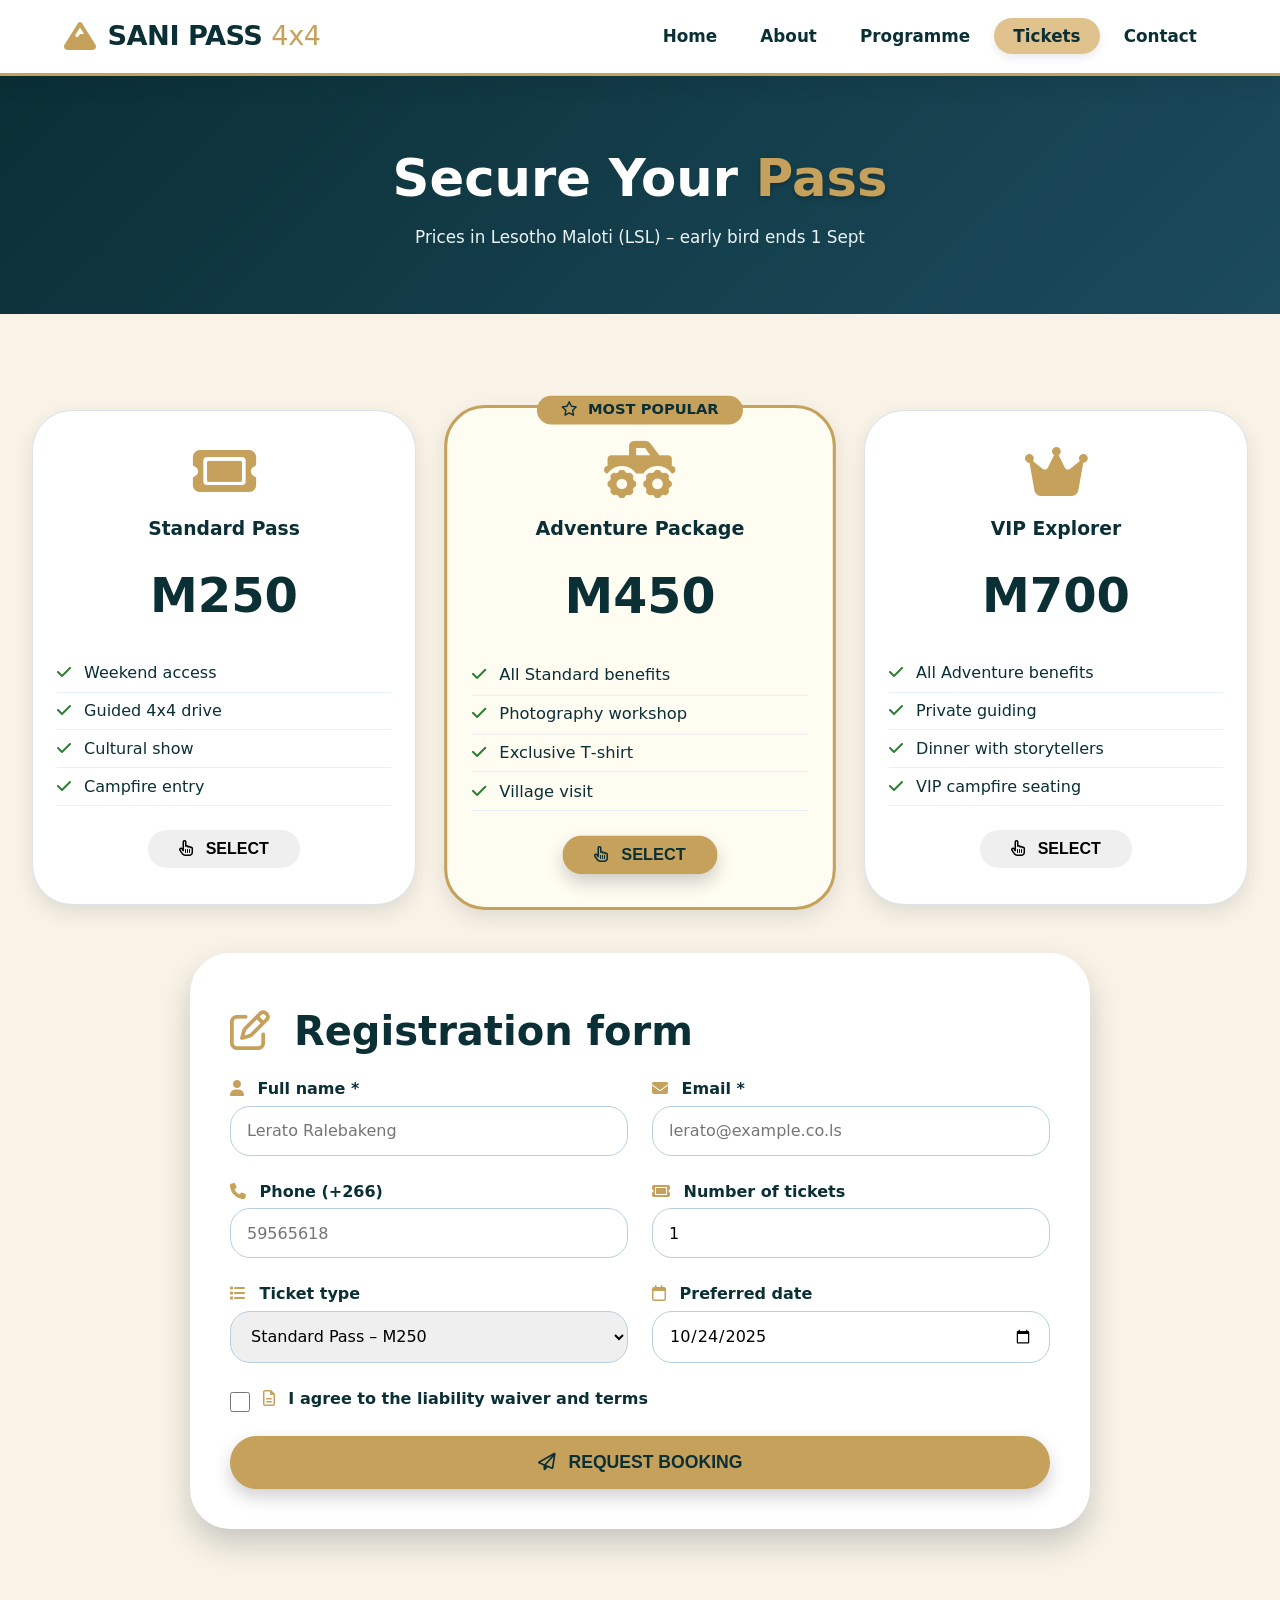
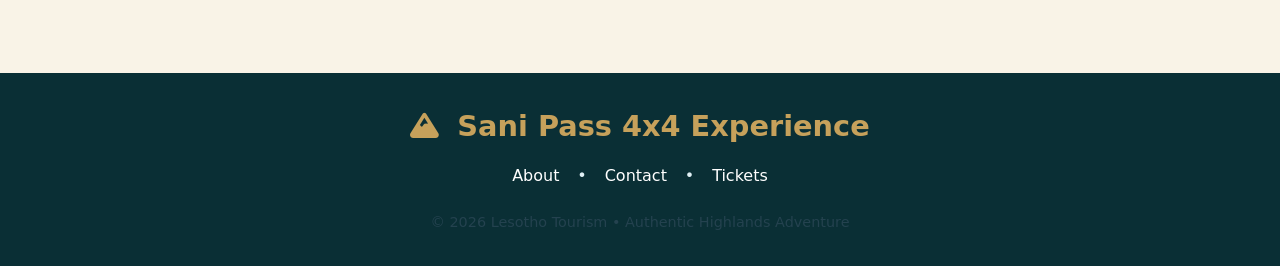
==== tickets.html @ 8d90a030 "Add files via upload" ====
<!-- ========== tickets.html ========== -->
<!DOCTYPE html>
<html lang="en">
<head>
    <meta charset="UTF-8">
    <meta name="viewport" content="width=device-width, initial-scale=1.0">
    <title>Tickets | Sani Pass 4x4</title>
    <!-- Font Awesome 6 CDN -->
    <link rel="stylesheet" href="https://cdnjs.cloudflare.com/ajax/libs/font-awesome/6.5.1/css/all.min.css">
    <link rel="stylesheet" href="style.css">
</head>
<body>
    <header>
        <div class="logo">
            <i class="fa-solid fa-mountain logo-icon"></i> 
            <span>SANI PASS <span class="logo-light">4x4</span></span>
        </div>
        <nav>
            <ul>
                <li><a href="index.html">Home</a></li>
                <li><a href="about.html">About</a></li>
                <li><a href="programme.html">Programme</a></li>
                <li><a href="tickets.html" class="active">Tickets</a></li>
                <li><a href="contact.html">Contact</a></li>
            </ul>
        </nav>
    </header>

    <main>
        <section class="page-header">
            <h1>Secure Your <span class="text-gold">Pass</span></h1>
            <p>Prices in Lesotho Maloti (LSL) – early bird ends 1 Sept</p>
        </section>

        <div class="container">
            <div class="pricing-row">
                <div class="pricing-card">
                    <div class="icon"><i class="fa-solid fa-ticket"></i></div>
                    <h3>Standard Pass</h3>
                    <div class="price">M250</div>
                    <ul>
                        <li><i class="fa-solid fa-check"></i> Weekend access</li>
                        <li><i class="fa-solid fa-check"></i> Guided 4x4 drive</li>
                        <li><i class="fa-solid fa-check"></i> Cultural show</li>
                        <li><i class="fa-solid fa-check"></i> Campfire entry</li>
                    </ul>
                    <button class="btn btn-small"><i class="fa-regular fa-hand-pointer"></i> SELECT</button>
                </div>
                <div class="pricing-card featured">
                    <div class="badge"><i class="fa-regular fa-star"></i> MOST POPULAR</div>
                    <div class="icon"><i class="fa-solid fa-truck-monster"></i></div>
                    <h3>Adventure Package</h3>
                    <div class="price">M450</div>
                    <ul>
                        <li><i class="fa-solid fa-check"></i> All Standard benefits</li>
                        <li><i class="fa-solid fa-check"></i> Photography workshop</li>
                        <li><i class="fa-solid fa-check"></i> Exclusive T‑shirt</li>
                        <li><i class="fa-solid fa-check"></i> Village visit</li>
                    </ul>
                    <button class="btn btn-primary btn-small"><i class="fa-regular fa-hand-pointer"></i> SELECT</button>
                </div>
                <div class="pricing-card">
                    <div class="icon"><i class="fa-solid fa-crown"></i></div>
                    <h3>VIP Explorer</h3>
                    <div class="price">M700</div>
                    <ul>
                        <li><i class="fa-solid fa-check"></i> All Adventure benefits</li>
                        <li><i class="fa-solid fa-check"></i> Private guiding</li>
                        <li><i class="fa-solid fa-check"></i> Dinner with storytellers</li>
                        <li><i class="fa-solid fa-check"></i> VIP campfire seating</li>
                    </ul>
                    <button class="btn btn-small"><i class="fa-regular fa-hand-pointer"></i> SELECT</button>
                </div>
            </div>

            <!-- Registration Form -->
            <div class="form-wrapper">
                <h2><i class="fa-regular fa-pen-to-square"></i> Registration form</h2>
                <form>
                    <div class="form-row">
                        <label><i class="fa-solid fa-user"></i> Full name *<input type="text" placeholder="Lerato Ralebakeng" required></label>
                        <label><i class="fa-solid fa-envelope"></i> Email *<input type="email" placeholder="lerato@example.co.ls" required></label>
                    </div>
                    <div class="form-row">
                        <label><i class="fa-solid fa-phone"></i> Phone (+266)<input type="tel" placeholder="59565618"></label>
                        <label><i class="fa-solid fa-ticket"></i> Number of tickets<input type="number" min="1" value="1"></label>
                    </div>
                    <div class="form-row">
                        <label><i class="fa-solid fa-list"></i> Ticket type
                            <select>
                                <option>Standard Pass – M250</option>
                                <option>Adventure Package – M450</option>
                                <option>VIP Explorer – M700</option>
                            </select>
                        </label>
                        <label><i class="fa-regular fa-calendar"></i> Preferred date
                            <input type="date" value="2025-10-24">
                        </label>
                    </div>
                    <div class="form-check">
                        <input type="checkbox" id="terms"> 
                        <label for="terms"><i class="fa-regular fa-file-lines"></i> I agree to the liability waiver and terms</label>
                    </div>
                    <button type="submit" class="btn btn-primary btn-block"><i class="fa-regular fa-paper-plane"></i> REQUEST BOOKING</button>
                   
                </form>
            </div>
        </div>
    </main>

    <footer>
        <div class="footer-content">
            <div class="footer-logo"><i class="fa-solid fa-mountain"></i> Sani Pass 4x4 Experience</div>
            <div class="footer-links">
                <a href="about.html">About</a> • <a href="contact.html">Contact</a> • <a href="tickets.html">Tickets</a>
            </div>
            <p class="footer-copy">© 2026 Lesotho Tourism • Authentic Highlands Adventure</p>
        </div>
    </footer>
</body>
</html>
---- style.css ----
:root {
  --deep-blue: #0a2f35;
  --earth-brown: #5e4b3a;
  --gold: #c6a15b;
  --gold-light: #e0c28d;
  --cream: #f9f3e7;
  --mist: #d9e2e8;
  --white: #ffffff;
  --shadow-sm: 0 8px 20px rgba(0,20,30,0.1);
  --shadow-md: 0 15px 30px rgba(0,25,40,0.2);
  --transition: all 0.3s ease;
}

html {
  scroll-behavior: smooth;
}

* {
  margin: 0;
  padding: 0;
  box-sizing: border-box;
}

body {
  font-family: 'Inter', 'Segoe UI', Roboto, system-ui, sans-serif;
  background-color: var(--cream);
  color: var(--deep-blue);
  line-height: 1.5;
}

p {
  font-size: 1.05rem;
  color: #24424f;
}

/* header */
header {
  background: var(--white);
  box-shadow: var(--shadow-sm);
  padding: 1rem 5%;
  display: flex;
  align-items: center;
  justify-content: space-between;
  flex-wrap: wrap;
  position: sticky;
  top: 0;
  z-index: 100;
  border-bottom: 3px solid var(--gold);
}

.logo {
  font-size: 1.7rem;
  font-weight: 700;
  color: var(--deep-blue);
  letter-spacing: -0.5px;
  display: flex;
  align-items: center;
  gap: 12px;
}

.logo-image {
  width: 58px;
  height: 58px;
  object-fit: contain;
  border-radius: 12px;
  background: var(--white);
  box-shadow: 0 4px 12px rgba(0,0,0,0.12);
}

.logo-icon {
  font-size: 2rem;
  color: var(--gold);
}

.logo-light {
  font-weight: 400;
  color: var(--gold);
}

nav ul {
  display: flex;
  gap: 0.3rem;
  list-style: none;
  flex-wrap: wrap;
}

nav a {
  text-decoration: none;
  color: var(--deep-blue);
  font-weight: 600;
  padding: 0.5rem 1.2rem;
  border-radius: 40px;
  transition: var(--transition);
  font-size: 1.05rem;
}

nav a:hover,
nav a.active {
  background-color: var(--gold-light);
  color: var(--deep-blue);
  box-shadow: 0 4px 8px #00000015;
}

/* hero */
.hero {
  min-height: 85vh;
  position: relative;
  display: flex;
  align-items: center;
  justify-content: center;
  text-align: center;
  color: white;
  overflow: hidden;
}

.hero-video {
  position: absolute;
  top: 0;
  left: 0;
  width: 100%;
  height: 100%;
  object-fit: contain;
  background: black;
  z-index: 1;
}

.hero-overlay {
  position: absolute;
  inset: 0;
  background: linear-gradient(135deg, rgba(10, 40, 55, 0.82) 0%, rgba(10, 40, 55, 0.45) 100%);
  z-index: 2;
}

.hero-content {
  position: relative;
  z-index: 3;
  max-width: 1000px;
  padding: 2.5rem;
  background: rgba(10, 40, 53, 0.08);
  backdrop-filter: blur(6px);
  border-radius: 40px;
  box-shadow: 0 30px 50px rgba(0,0,0,0.4);
  border: 1px solid var(--gold);
  animation: floatIn 1s ease;
}

@keyframes floatIn {
  0% { opacity: 0; transform: translateY(30px); }
  100% { opacity: 1; transform: translateY(0); }
}

.hero-badge {
  background: var(--gold);
  color: var(--deep-blue);
  padding: 0.3rem 1.5rem;
  border-radius: 40px;
  font-weight: 700;
  font-size: 0.9rem;
  letter-spacing: 1px;
  display: inline-block;
  margin-bottom: 1rem;
}

.hero-badge i {
  margin-right: 6px;
  color: var(--deep-blue);
}

.hero h1 {
  font-size: clamp(2.5rem, 8vw, 5rem);
  font-weight: 800;
  text-shadow: 2px 2px 5px black;
  line-height: 1.1;
}

.subtitle {
  color: #f7f7f7;
  font-size: 1.2rem;
  margin-top: 0.8rem;
}

.text-gold {
  color: var(--gold);
  text-shadow: 0 2px 5px #00000040;
}

.hero-stats {
  display: flex;
  gap: 2rem;
  justify-content: center;
  margin: 1.8rem 0;
  flex-wrap: wrap;
  font-size: 1.2rem;
}

.hero-stats span {
  color: white;
}

.stat-icon {
  margin-right: 0.5rem;
  color: var(--gold);
}

.hero-buttons {
  display: flex;
  gap: 1rem;
  justify-content: center;
  flex-wrap: wrap;
}

.btn {
  display: inline-block;
  padding: 0.9rem 2.5rem;
  border-radius: 60px;
  font-weight: 700;
  text-decoration: none;
  transition: var(--transition);
  border: 2px solid transparent;
  font-size: 1.1rem;
  cursor: pointer;
}

.btn i {
  margin-right: 8px;
}

.btn-primary {
  background: var(--gold);
  color: var(--deep-blue);
  box-shadow: 0 8px 18px #00000030;
}

.btn-primary:hover {
  background: #dbb168;
  transform: scale(1.05) translateY(-2px);
  box-shadow: 0 15px 25px black;
}

.btn-outline {
  background: transparent;
  color: white;
  border: 2px solid var(--gold);
}

.btn-outline:hover {
  background: var(--gold);
  color: var(--deep-blue);
  transform: translateY(-2px);
}

.btn-small {
  padding: 0.5rem 1.8rem;
  font-size: 1rem;
}

.btn-block {
  width: 100%;
}

/* containers */
.container {
  max-width: 1300px;
  margin: 0 auto;
  padding: 3rem 2rem;
}

.section-header {
  text-align: center;
  margin-bottom: 2rem;
}

.section-subtitle {
  color: var(--earth-brown);
  text-transform: uppercase;
  letter-spacing: 4px;
  font-weight: 600;
  font-size: 0.9rem;
}

h2 {
  font-size: 2.5rem;
  margin: 0.5rem 0 1rem;
  color: var(--deep-blue);
}

.lead {
  font-size: 1.25rem;
  color: #2d4b5a;
  max-width: 800px;
  margin: 0 auto;
}

.text-center {
  text-align: center;
}

/* features */
.features-grid {
  display: grid;
  grid-template-columns: repeat(auto-fit, minmax(220px, 1fr));
  gap: 2rem;
  margin-top: 2rem;
}

.feature-card {
  background: var(--white);
  padding: 2rem 1.5rem;
  border-radius: 30px;
  text-align: center;
  box-shadow: var(--shadow-sm);
  transition: var(--transition);
  border-bottom: 4px solid transparent;
}

.feature-card:hover {
  transform: translateY(-8px);
  border-bottom-color: var(--gold);
  box-shadow: var(--shadow-md);
}

/* Icon styling */
.icon i {
  font-size: 3.5rem;
  color: var(--gold);
  margin-bottom: 1rem;
  transition: var(--transition);
}

.feature-card:hover .icon i,
.pricing-card:hover .icon i,
.detail-item:hover .icon i {
  transform: scale(1.15);
  color: #1b5e20;
}

/* gallery */
.gallery-grid {
  display: grid;
  grid-template-columns: repeat(auto-fit, minmax(280px, 1fr));
  gap: 1.5rem;
  margin: 2rem 0;
}

.gallery-item {
  position: relative;
  border-radius: 30px;
  overflow: hidden;
  aspect-ratio: 4/3;
  box-shadow: var(--shadow-sm);
  background: #d0dce4;
}

.slideshow {
  position: relative;
}

.slide {
  position: absolute;
  inset: 0;
  width: 100%;
  height: 100%;
  object-fit: cover;
  opacity: 0;
  transition: opacity 1s ease-in-out, transform 0.5s ease;
}

.slide.active {
  opacity: 1;
  z-index: 1;
}

.gallery-item:hover .slide.active {
  transform: scale(1.05);
}

.overlay {
  position: absolute;
  bottom: 0;
  left: 0;
  right: 0;
  background: linear-gradient(transparent, var(--deep-blue));
  color: white;
  padding: 1.5rem 1rem 0.8rem;
  font-weight: 600;
  font-size: 1.2rem;
  opacity: 0.95;
  z-index: 2;
}

.overlay i {
  margin-right: 8px;
  color: var(--gold);
}

/* about page */
.page-header {
  background: linear-gradient(135deg, var(--deep-blue) 0%, #1c4b5e 100%);
  color: white;
  text-align: center;
  padding: 4rem 2rem;
}

.page-header h1 {
  font-size: 3.2rem;
  margin-bottom: 0.5rem;
}

.page-header p {
  color: #eaf4f8;
}

.about-wrapper {
  display: grid;
  grid-template-columns: 1fr 1fr;
  gap: 3rem;
  align-items: start;
}

.about-text-block h2 {
  margin-top: 2rem;
  font-size: 1.9rem;
  border-left: 6px solid var(--gold);
  padding-left: 1rem;
}

.about-text-block h2 i {
  color: var(--gold);
  margin-right: 10px;
}

.impact-stats {
  display: flex;
  gap: 2rem;
  margin: 2rem 0;
  justify-content: space-around;
  background: white;
  padding: 1.5rem;
  border-radius: 40px;
  box-shadow: var(--shadow-sm);
}

.impact-stats div {
  text-align: center;
}

.stat-number {
  font-size: 2rem;
  font-weight: 800;
  color: var(--gold);
  display: block;
}

.impact-stats i {
  color: var(--gold);
  margin: 0 4px;
}

.check-list {
  list-style: none;
  background: white;
  padding: 2rem;
  border-radius: 30px;
  box-shadow: var(--shadow-sm);
}

.check-list li {
  margin: 0.7rem 0;
  font-size: 1.2rem;
}

.check-list i {
  color: #2e7d32;
  margin-right: 12px;
  font-size: 1.2rem;
}

.about-image-stack {
  display: flex;
  flex-direction: column;
  gap: 1.5rem;
}

.stack-img {
  width: 100%;
  border-radius: 40px;
  box-shadow: var(--shadow-md);
  background-color: #b8cbd7;
  min-height: 200px;
  object-fit: cover;
}

.stack-small {
  width: 80%;
  align-self: flex-end;
}


.video-card {
  display: block;
  text-decoration: none;
  color: inherit;
  background: linear-gradient(135deg, #0a2f35 0%, #1c4b5e 100%);
  border-radius: 40px;
  padding: 2rem;
  box-shadow: var(--shadow-md);
  transition: var(--transition);
  min-height: 240px;
}

.video-card:hover {
  transform: translateY(-8px);
  box-shadow: 0 20px 35px rgba(0, 25, 40, 0.28);
}

.video-card-secondary {
  background: linear-gradient(135deg, #5e4b3a 0%, #8b6b4a 100%);
}

.video-card-inner {
  height: 100%;
  display: flex;
  flex-direction: column;
  justify-content: center;
}

.video-icon {
  margin-bottom: 1rem;
}

.video-icon i {
  font-size: 3rem;
  color: #ff0000;
  background: white;
  border-radius: 50%;
  padding: 0.5rem;
  box-shadow: 0 8px 18px rgba(0,0,0,0.18);
}

.video-card h3 {
  font-size: 1.6rem;
  color: white;
  margin-bottom: 0.8rem;
}

.video-card p {
  color: #f3f7f9;
  margin-bottom: 1.2rem;
}

.video-link-text {
  color: var(--gold-light);
  font-weight: 700;
  font-size: 1rem;
}

.video-link-text i {
  margin-left: 8px;
}

/* programme table */
.table-container {
  overflow-x: auto;
  margin: 2rem 0;
}

.programme-table {
  width: 100%;
  border-collapse: collapse;
  background: white;
  border-radius: 30px;
  overflow: hidden;
  box-shadow: var(--shadow-md);
}

.programme-table th {
  background: var(--deep-blue);
  color: white;
  font-weight: 600;
  padding: 1.2rem 1rem;
  font-size: 1.1rem;
}

.programme-table th i {
  margin-right: 8px;
  color: var(--gold);
}

.programme-table td {
  padding: 1rem;
  border-bottom: 1px solid #d0e0e8;
}

.programme-table tr:last-child td {
  border-bottom: none;
}

.programme-table tr:hover td {
  background: #ecf6fa;
}

.extra-days {
  display: grid;
  grid-template-columns: 1fr 1fr;
  gap: 1.5rem;
  margin: 2rem 0;
}

.day-card {
  background: white;
  padding: 1.5rem;
  border-radius: 30px;
  box-shadow: var(--shadow-sm);
}

.day-card i {
  color: var(--gold);
  margin-right: 8px;
}

/* tickets & pricing */
.pricing-row {
  display: grid;
  grid-template-columns: repeat(auto-fit, minmax(260px, 1fr));
  gap: 2rem;
  margin: 3rem 0;
}

.pricing-card {
  background: white;
  border-radius: 40px;
  padding: 2rem 1.5rem;
  box-shadow: var(--shadow-sm);
  text-align: center;
  transition: var(--transition);
  position: relative;
  border: 1px solid #d9e4ec;
}

.pricing-card.featured {
  border: 3px solid var(--gold);
  transform: scale(1.02);
  background: #fffcf2;
}

.pricing-card:hover {
  transform: translateY(-10px);
  box-shadow: var(--shadow-md);
}

.pricing-card.featured:hover {
  transform: scale(1.03) translateY(-8px);
}

.badge {
  position: absolute;
  top: -12px;
  left: 50%;
  transform: translateX(-50%);
  background: var(--gold);
  color: var(--deep-blue);
  font-weight: 700;
  padding: 0.2rem 1.5rem;
  border-radius: 40px;
  font-size: 0.9rem;
  white-space: nowrap;
}

.badge i {
  margin-right: 5px;
}

.price {
  font-size: 3rem;
  font-weight: 800;
  color: var(--deep-blue);
  margin: 1rem 0;
}

.pricing-card ul {
  list-style: none;
  margin: 1.5rem 0;
  padding: 0;
  text-align: left;
}

.pricing-card li {
  padding: 0.4rem 0;
  border-bottom: 1px solid #e5f0f5;
}

.pricing-card li i {
  color: #2e7d32;
  margin-right: 8px;
}

.form-wrapper {
  background: white;
  border-radius: 40px;
  padding: 2.5rem;
  box-shadow: var(--shadow-md);
  max-width: 900px;
  margin: 3rem auto;
}

.form-wrapper h2 i {
  color: var(--gold);
  margin-right: 10px;
}

.form-row {
  display: grid;
  grid-template-columns: 1fr 1fr;
  gap: 1.5rem;
  margin-bottom: 1.5rem;
}

.form-wrapper label {
  display: block;
  font-weight: 600;
  color: var(--deep-blue);
}

.form-wrapper label i {
  color: var(--gold);
  margin-right: 8px;
  font-size: 1rem;
}

.form-wrapper input,
.form-wrapper select,
.form-wrapper textarea {
  width: 100%;
  padding: 0.9rem 1rem;
  margin-top: 0.3rem;
  border: 1px solid #b8d0dc;
  border-radius: 20px;
  font-size: 1rem;
  transition: 0.2s;
  font-family: inherit;
}

.form-wrapper textarea {
  min-height: 120px;
  resize: vertical;
}

.form-wrapper input:focus,
.form-wrapper select:focus,
.form-wrapper textarea:focus {
  border-color: var(--gold);
  outline: none;
  box-shadow: 0 0 0 3px #e0c28d80;
}

.form-check {
  display: flex;
  align-items: center;
  gap: 0.8rem;
  margin: 1.5rem 0;
}

.form-check input {
  width: 20px;
  height: 20px;
}

.form-check i {
  color: var(--gold);
  margin-right: 5px;
}

.form-note {
  text-align: center;
  color: #5f7b8c;
  margin-top: 1rem;
  font-style: italic;
}

/* contact */
.contact-grid {
  display: grid;
  grid-template-columns: 1fr 1.2fr;
  gap: 2.5rem;
  margin: 2rem 0;
}

.contact-details {
  background: white;
  border-radius: 40px;
  padding: 2.5rem;
  box-shadow: var(--shadow-sm);
}

.detail-item {
  font-size: 1.1rem;
  margin: 1.8rem 0;
  display: flex;
  align-items: flex-start;
  gap: 1rem;
  border-bottom: 1px solid #ecf3f8;
  padding-bottom: 1rem;
}

.detail-item:last-of-type {
  border-bottom: none;
}

.detail-item .icon i {
  font-size: 2rem;
  color: var(--gold);
  min-width: 2.5rem;
}

.detail-item strong {
  color: var(--deep-blue);
  font-size: 1.1rem;
}

.social-row {
  display: flex;
  gap: 1rem;
  flex-wrap: wrap;
  margin: 2rem 0;
}

.social-icon {
  background: var(--deep-blue);
  color: white;
  padding: 0.7rem 1.5rem;
  border-radius: 60px;
  text-decoration: none;
  font-weight: 600;
  transition: var(--transition);
  border: 1px solid transparent;
}

.social-icon i {
  margin-right: 8px;
  color: var(--gold);
}

.social-icon:hover {
  background: var(--gold);
  color: var(--deep-blue);
  transform: translateY(-3px);
}

.social-icon:hover i {
  color: var(--deep-blue);
}

.support-box {
  background: #e9f2f7;
  padding: 1.5rem;
  border-radius: 30px;
  display: flex;
  align-items: center;
  gap: 1rem;
  margin-top: 2rem;
}

.support-box .icon i {
  font-size: 2rem;
  color: var(--gold);
}

.map-container iframe {
  width: 100%;
  height: 380px;
  border-radius: 40px;
  border: 0;
  box-shadow: var(--shadow-md);
}

/* footer */
footer {
  background: var(--deep-blue);
  color: #e0f0f5;
  padding: 2rem 1rem;
  margin-top: 3rem;
}

.footer-content {
  max-width: 1300px;
  margin: 0 auto;
  text-align: center;
}

.footer-logo {
  font-size: 1.8rem;
  font-weight: 700;
  color: var(--gold);
  margin-bottom: 1rem;
}

.footer-logo i {
  margin-right: 8px;
}

.footer-links a {
  color: white;
  text-decoration: none;
  margin: 0 0.8rem;
}

.footer-links a:hover {
  text-decoration: underline;
  color: var(--gold-light);
}

.footer-copy {
  margin-top: 1.5rem;
  font-size: 0.9rem;
}

/* responsive */
@media (max-width: 750px) {
  header {
    flex-direction: column;
    gap: 1rem;
  }

  nav ul {
    justify-content: center;
    gap: 0.6rem;
  }

  nav a {
    padding: 0.5rem 0.9rem;
    font-size: 0.95rem;
  }

  .hero {
    min-height: 70vh;
  }

  .hero-content {
    padding: 1.5rem;
    border-radius: 24px;
  }

  .hero-stats {
    gap: 1rem;
    font-size: 1rem;
  }

  .about-wrapper,
  .contact-grid,
  .form-row,
  .extra-days {
    grid-template-columns: 1fr;
  }

  .impact-stats {
    flex-direction: column;
  }

  .logo {
    justify-content: center;
    text-align: center;
  }

  .logo-image {
    width: 50px;
    height: 50px;
  }
}
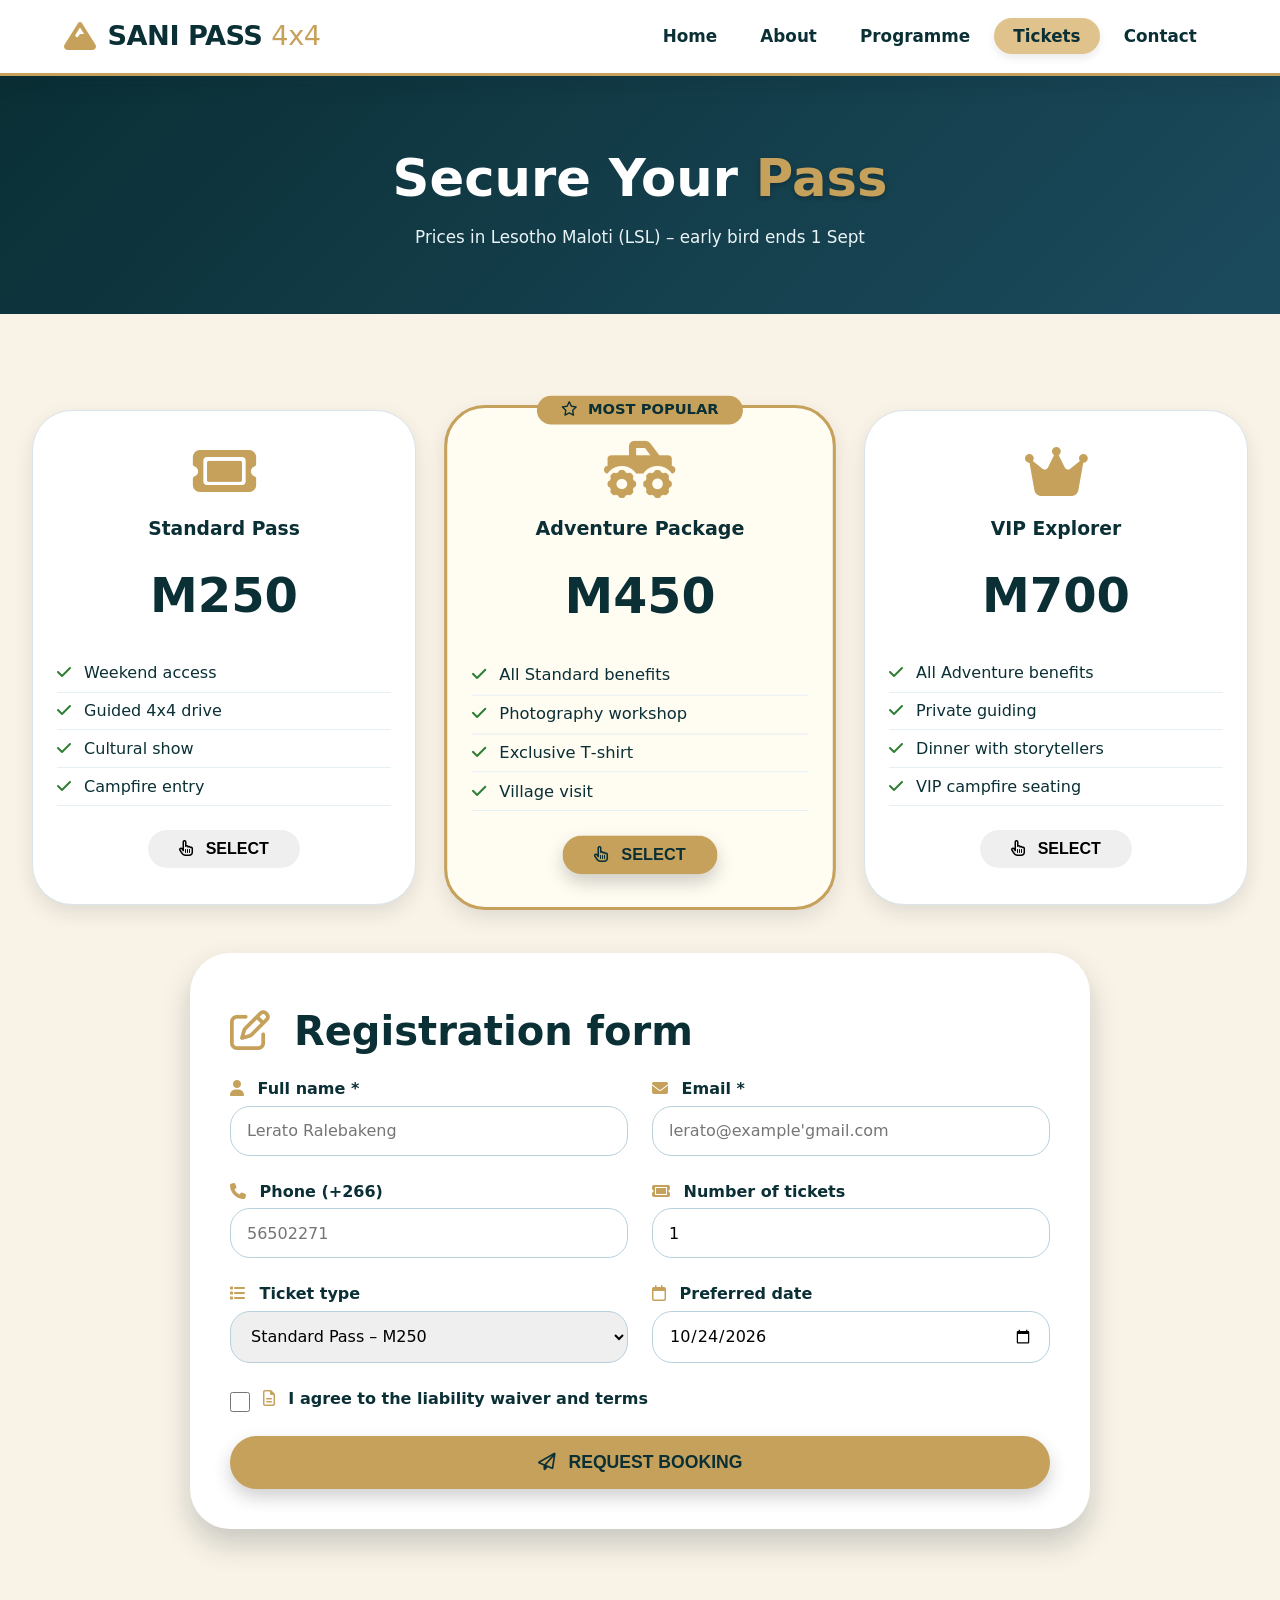
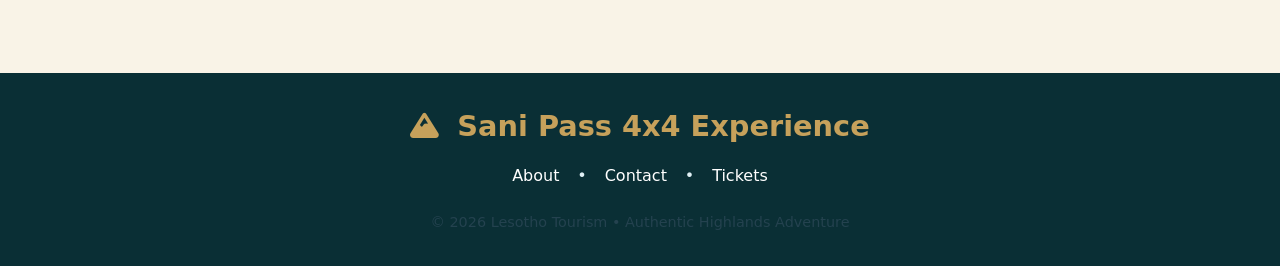
==== commit e46cb22f: "Update tickets.html" ====
--- a/tickets.html
+++ b/tickets.html
@@ -79,10 +79,10 @@
                 <form>
                     <div class="form-row">
                         <label><i class="fa-solid fa-user"></i> Full name *<input type="text" placeholder="Lerato Ralebakeng" required></label>
-                        <label><i class="fa-solid fa-envelope"></i> Email *<input type="email" placeholder="lerato@example.co.ls" required></label>
+                        <label><i class="fa-solid fa-envelope"></i> Email *<input type="email" placeholder="lerato@example'gmail.com" required></label>
                     </div>
                     <div class="form-row">
-                        <label><i class="fa-solid fa-phone"></i> Phone (+266)<input type="tel" placeholder="59565618"></label>
+                        <label><i class="fa-solid fa-phone"></i> Phone (+266)<input type="tel" placeholder="56502271"></label>
                         <label><i class="fa-solid fa-ticket"></i> Number of tickets<input type="number" min="1" value="1"></label>
                     </div>
                     <div class="form-row">
@@ -94,7 +94,7 @@
                             </select>
                         </label>
                         <label><i class="fa-regular fa-calendar"></i> Preferred date
-                            <input type="date" value="2025-10-24">
+                            <input type="date" value="2026-10-24">
                         </label>
                     </div>
                     <div class="form-check">
@@ -118,4 +118,5 @@
         </div>
     </footer>
 </body>
-</html>+
+</html>
